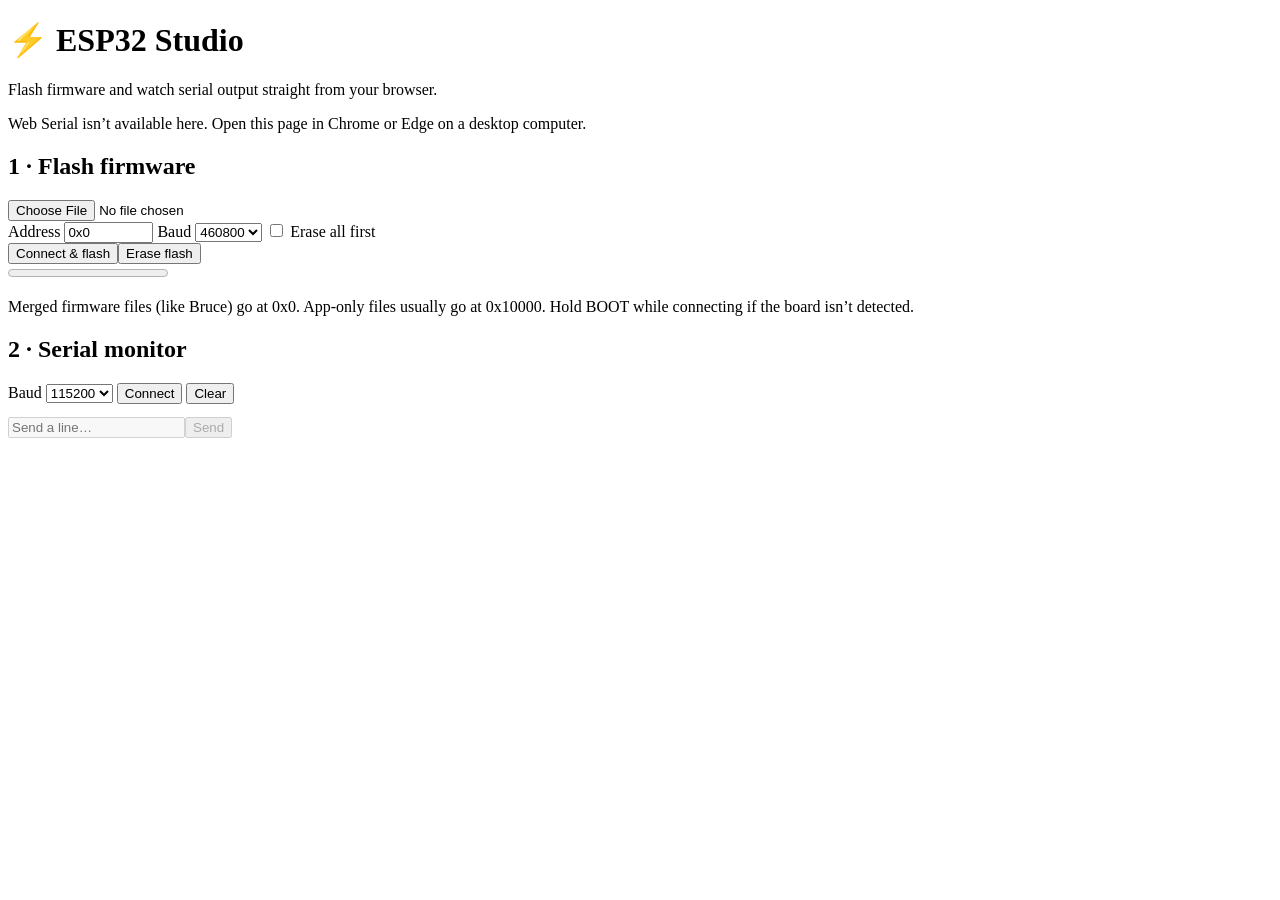
==== index.html @ 0659d305 "Rename index (3).html to index.html" ====
<!DOCTYPE html>
<html lang="en">
<head>
<meta charset="utf-8">
<meta name="viewport" content="width=device-width, initial-scale=1, viewport-fit=cover">
<title>ESP32 Studio</title>
<link rel="stylesheet" href="style.css">
</head>
<body>
<main>
<h1>⚡ ESP32 Studio</h1>
<p class="sub">Flash firmware and watch serial output straight from your browser.</p>
<div class="warn" id="warn">Web Serial isn’t available here. Open this page in Chrome or Edge on a desktop computer.</div>

<div class="card">
<h2>1 · Flash firmware</h2>
<div class="row"><input type="file" id="bin" accept=".bin"></div>
<div class="row">
<label>Address <input id="addr" value="0x0" size="9"></label>
<label>Baud <select id="fbaud"><option>921600</option><option selected>460800</option><option>115200</option></select></label>
<label><input type="checkbox" id="erase"> Erase all first</label>
</div>
<div class="row"><button id="flash">Connect &amp; flash</button><button class="sec" id="wipe">Erase flash</button><span class="badge" id="chip"></span></div>
<progress id="prog" value="0" max="100"></progress>
<p class="badge">Merged firmware files (like Bruce) go at 0x0. App-only files usually go at 0x10000. Hold BOOT while connecting if the board isn’t detected.</p>
</div>

<div class="card">
<h2>2 · Serial monitor</h2>
<div class="row">
<label>Baud <select id="mbaud"><option>9600</option><option selected>115200</option><option>230400</option><option>921600</option></select></label>
<button id="mon">Connect</button>
<button class="sec" id="clr">Clear</button>
</div>
<pre id="log"></pre>
<div class="row" style="margin-top:8px"><input id="tx" placeholder="Send a line…" style="flex:1" disabled><button id="send" disabled>Send</button></div>
</div>
</main>

<script>
const $=id=>document.getElementById(id);
const log=$('log');
const out=s=>{log.textContent+=s;log.scrollTop=log.scrollHeight};
if(!('serial' in navigator)){$('warn').style.display='block';$('flash').disabled=true;$('wipe').disabled=true;$('mon').disabled=true}

$('clr').onclick=()=>{log.textContent=''};

// ---- Flasher ----
$('flash').onclick=async()=>{
  const f=$('bin').files[0];
  if(!f){out('Choose a .bin file first.\n');return}
  const btn=$('flash');btn.disabled=true;
  let transport;
  try{
    out('Loading flasher…\n');
    const {ESPLoader,Transport}=await import('https://cdn.jsdelivr.net/npm/esptool-js@0.5.4/+esm');
    const port=await navigator.serial.requestPort();
    transport=new Transport(port,true);
    const loader=new ESPLoader({transport,baudrate:parseInt($('fbaud').value),romBaudrate:115200,
      terminal:{clean(){},writeLine(s){out(s+'\n')},write(s){out(s)}}});
    const chip=await loader.main();
    $('chip').textContent=chip;
    const buf=new Uint8Array(await f.arrayBuffer());
    let bin='';for(let i=0;i<buf.length;i+=8192)bin+=String.fromCharCode.apply(null,buf.subarray(i,i+8192));
    await loader.writeFlash({
      fileArray:[{data:bin,address:parseInt($('addr').value)}],
      flashSize:'keep',flashMode:'keep',flashFreq:'keep',
      eraseAll:$('erase').checked,compress:true,
      reportProgress:(i,w,t)=>{$('prog').value=Math.round((w/t)*100)}
    });
    $('prog').value=100;
    out('\nDone. Resetting board…\n');
    try{await loader.hardReset()}catch(e){}
  }catch(e){out('\nError: '+(e&&e.message||e)+'\n')}
  try{if(transport)await transport.disconnect()}catch(e){}
  btn.disabled=false;
};

// ---- Erase (removes old code) ----
let armed=false,armT;
$('wipe').onclick=async()=>{
  const w=$('wipe');
  if(!armed){armed=true;w.textContent='Tap again to erase';armT=setTimeout(()=>{armed=false;w.textContent='Erase flash'},4000);return}
  clearTimeout(armT);armed=false;w.textContent='Erase flash';
  w.disabled=true;$('flash').disabled=true;
  let transport;
  try{
    out('Loading flasher…\n');
    const {ESPLoader,Transport}=await import('https://cdn.jsdelivr.net/npm/esptool-js@0.5.4/+esm');
    const port=await navigator.serial.requestPort();
    transport=new Transport(port,true);
    const loader=new ESPLoader({transport,baudrate:parseInt($('fbaud').value),romBaudrate:115200,
      terminal:{clean(){},writeLine(s){out(s+'\n')},write(s){out(s)}}});
    $('chip').textContent=await loader.main();
    out('Erasing entire flash, this can take up to a minute…\n');
    await loader.eraseFlash();
    out('Erased. Now choose a new .bin and press Connect & flash.\n');
  }catch(e){out('\nError: '+(e&&e.message||e)+'\n')}
  try{if(transport)await transport.disconnect()}catch(e){}
  w.disabled=false;$('flash').disabled=false;
};

// ---- Serial monitor ----
let port=null,reader=null,writer=null,run=false;
async function stopMon(){
  run=false;
  try{if(reader)await reader.cancel()}catch(e){}
}
$('mon').onclick=async()=>{
  if(run){await stopMon();return}
  try{
    port=await navigator.serial.requestPort();
    await port.open({baudRate:parseInt($('mbaud').value)});
    run=true;$('mon').textContent='Disconnect';$('tx').disabled=false;$('send').disabled=false;
    out('--- connected ---\n');
    writer=port.writable.getWriter();
    const dec=new TextDecoder();
    while(run&&port.readable){
      reader=port.readable.getReader();
      try{
        while(true){const {value,done}=await reader.read();if(done)break;out(dec.decode(value))}
      }catch(e){out('\n[read error] '+e.message+'\n')}
      finally{reader.releaseLock()}
      if(!run)break;
    }
  }catch(e){out('Error: '+(e&&e.message||e)+'\n')}
  try{if(writer){writer.releaseLock();writer=null}}catch(e){}
  try{if(port)await port.close()}catch(e){}
  run=false;$('mon').textContent='Connect';$('tx').disabled=true;$('send').disabled=true;
  out('--- disconnected ---\n');
};
const send=async()=>{
  const v=$('tx').value;if(!writer)return;
  await writer.write(new TextEncoder().encode(v+'\n'));$('tx').value='';
};
$('send').onclick=send;
$('tx').addEventListener('keydown',e=>{if(e.key==='Enter')send()});
</script>
</body>
</html>
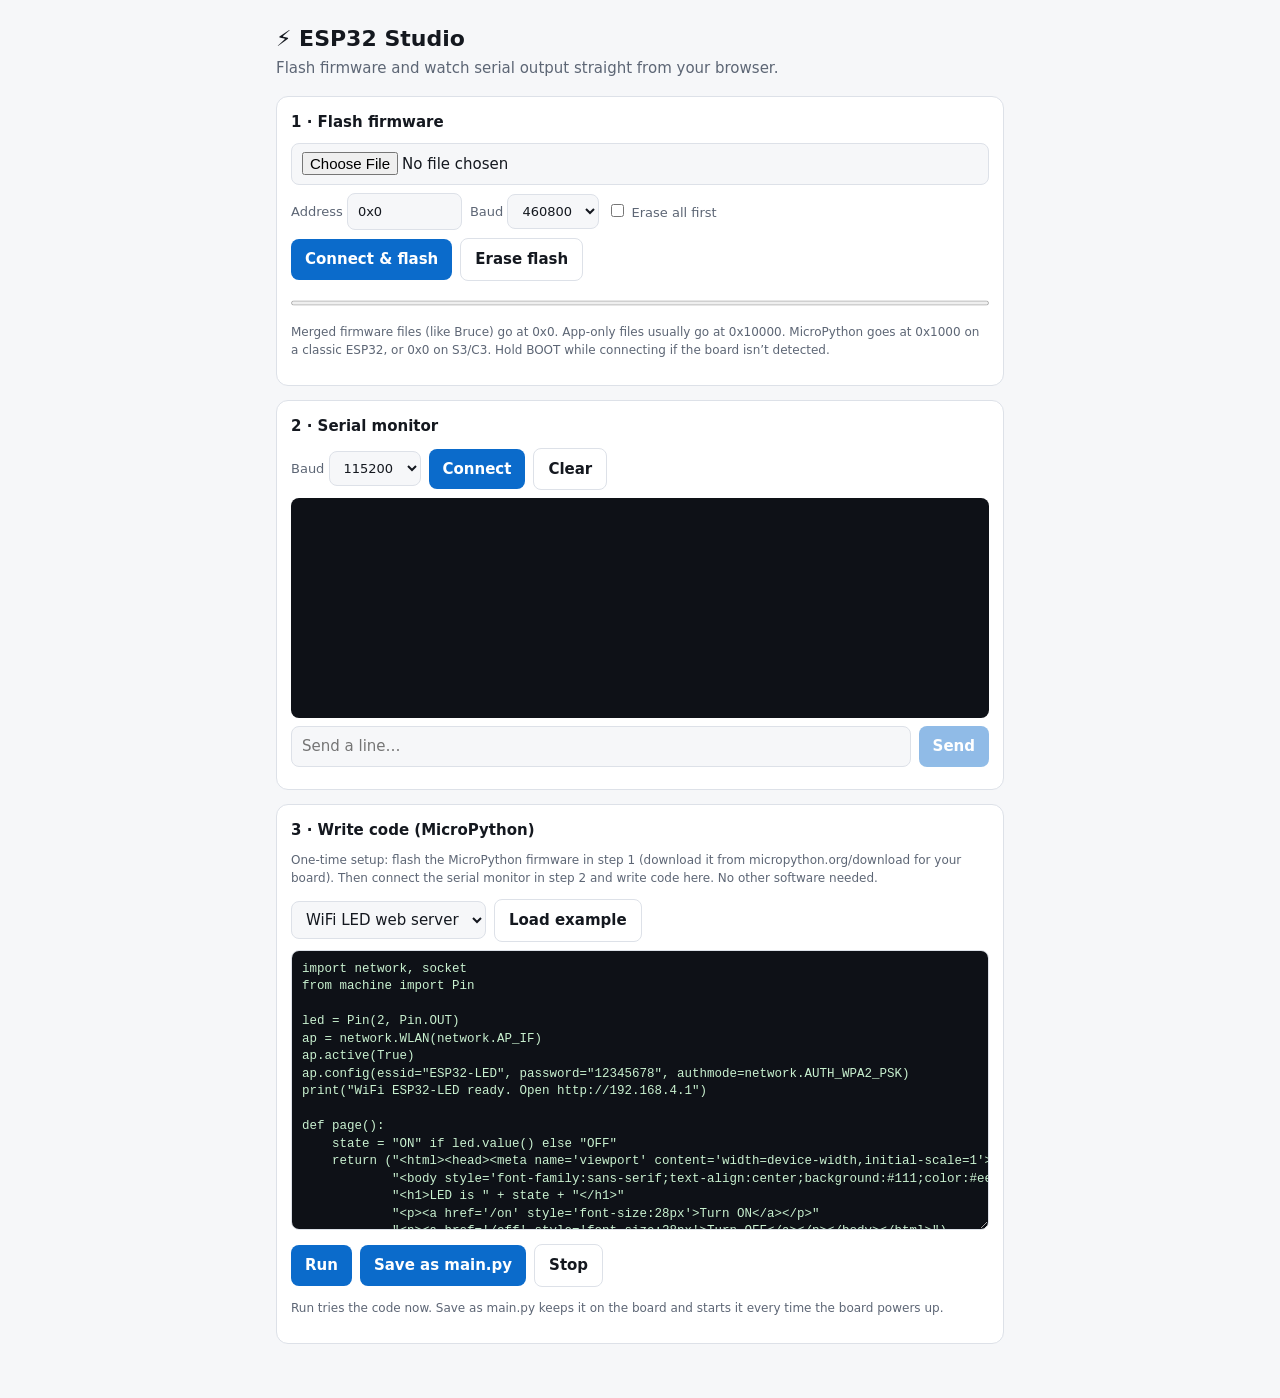
==== commit b6bab0c3: "Add files via upload" ====
--- a/index.html
+++ b/index.html
@@ -22,7 +22,7 @@
 </div>
 <div class="row"><button id="flash">Connect &amp; flash</button><button class="sec" id="wipe">Erase flash</button><span class="badge" id="chip"></span></div>
 <progress id="prog" value="0" max="100"></progress>
-<p class="badge">Merged firmware files (like Bruce) go at 0x0. App-only files usually go at 0x10000. Hold BOOT while connecting if the board isn’t detected.</p>
+<p class="badge">Merged firmware files (like Bruce) go at 0x0. App-only files usually go at 0x10000. MicroPython goes at 0x1000 on a classic ESP32, or 0x0 on S3/C3. Hold BOOT while connecting if the board isn’t detected.</p>
 </div>
 
 <div class="card">
@@ -34,6 +34,14 @@
 </div>
 <pre id="log"></pre>
 <div class="row" style="margin-top:8px"><input id="tx" placeholder="Send a line…" style="flex:1" disabled><button id="send" disabled>Send</button></div>
+</div>
+<div class="card">
+<h2>3 · Write code (MicroPython)</h2>
+<p class="badge" style="margin-top:0">One-time setup: flash the MicroPython firmware in step 1 (download it from micropython.org/download for your board). Then connect the serial monitor in step 2 and write code here. No other software needed.</p>
+<div class="row"><select id="ex"><option value="led">WiFi LED web server</option><option value="blink">Blink LED</option></select><button class="sec" id="load">Load example</button></div>
+<textarea id="code" spellcheck="false"></textarea>
+<div class="row"><button id="run">Run</button><button id="save">Save as main.py</button><button class="sec" id="stop">Stop</button></div>
+<p class="badge">Run tries the code now. Save as main.py keeps it on the board and starts it every time the board powers up.</p>
 </div>
 </main>
 
@@ -129,6 +137,81 @@
   run=false;$('mon').textContent='Connect';$('tx').disabled=true;$('send').disabled=true;
   out('--- disconnected ---\n');
 };
+// ---- Code editor (MicroPython raw REPL over the monitor connection) ----
+const EX={
+led:String.raw`import network, socket
+from machine import Pin
+
+led = Pin(2, Pin.OUT)
+ap = network.WLAN(network.AP_IF)
+ap.active(True)
+ap.config(essid="ESP32-LED", password="12345678", authmode=network.AUTH_WPA2_PSK)
+print("WiFi ESP32-LED ready. Open http://192.168.4.1")
+
+def page():
+    state = "ON" if led.value() else "OFF"
+    return ("<html><head><meta name='viewport' content='width=device-width,initial-scale=1'></head>"
+            "<body style='font-family:sans-serif;text-align:center;background:#111;color:#eee'>"
+            "<h1>LED is " + state + "</h1>"
+            "<p><a href='/on' style='font-size:28px'>Turn ON</a></p>"
+            "<p><a href='/off' style='font-size:28px'>Turn OFF</a></p></body></html>")
+
+s = socket.socket()
+s.setsockopt(socket.SOL_SOCKET, socket.SO_REUSEADDR, 1)
+s.bind(("0.0.0.0", 80))
+s.listen(3)
+while True:
+    try:
+        c, a = s.accept()
+        req = c.recv(1024).decode()
+        if "GET /on" in req:
+            led.value(1)
+        elif "GET /off" in req:
+            led.value(0)
+        c.send("HTTP/1.1 200 OK\r\nContent-Type: text/html\r\nConnection: close\r\n\r\n" + page())
+        c.close()
+    except Exception as e:
+        print("error", e)
+`,
+blink:String.raw`from machine import Pin
+import time
+
+led = Pin(2, Pin.OUT)
+while True:
+    led.value(not led.value())
+    time.sleep(0.5)
+`};
+const sleep=ms=>new Promise(r=>setTimeout(r,ms));
+$('code').value=EX.led;
+$('load').onclick=()=>{$('code').value=EX[$('ex').value]};
+async function raw(c){
+  if(!writer){out('Connect the serial monitor first (step 2).\n');return false}
+  const te=new TextEncoder();
+  await writer.write(te.encode('\x03\x03'));await sleep(250);
+  await writer.write(te.encode('\x01'));await sleep(250);
+  const b=te.encode(c);
+  for(let i=0;i<b.length;i+=128){await writer.write(b.subarray(i,i+128));await sleep(15)}
+  await writer.write(te.encode('\x04'));
+  return true;
+}
+$('run').onclick=()=>raw($('code').value);
+$('save').onclick=async()=>{
+  const c="f=open('main.py','w')\nf.write("+JSON.stringify($('code').value)+")\nf.close()\n";
+  if(await raw(c)){
+    await sleep(1500);
+    const te=new TextEncoder();
+    await writer.write(te.encode('\x02'));await sleep(150);
+    await writer.write(te.encode('\x04'));
+    out('\nSaved as main.py. Restarting board…\n');
+  }
+};
+$('stop').onclick=async()=>{
+  if(!writer){out('Connect the serial monitor first (step 2).\n');return}
+  const te=new TextEncoder();
+  await writer.write(te.encode('\x03\x03'));await sleep(200);
+  await writer.write(te.encode('\x02'));
+};
+
 const send=async()=>{
   const v=$('tx').value;if(!writer)return;
   await writer.write(new TextEncoder().encode(v+'\n'));$('tx').value='';
--- a/style.css
+++ b/style.css
@@ -0,0 +1,23 @@
+:root{--bg:#f6f7f9;--card:#fff;--text:#14181f;--mute:#5d6675;--line:#dde1e8;--acc:#0b6bcb;--accT:#fff;--term:#0e1117;--termT:#c9f1d0;box-sizing:border-box;padding-top:env(safe-area-inset-top,0px);padding-bottom:env(safe-area-inset-bottom,0px)}
+@media (prefers-color-scheme:dark){:root:not([data-theme="light"]){--bg:#0e1117;--card:#171c25;--text:#e8ecf2;--mute:#97a1b2;--line:#2a3140;--acc:#4da3ff;--accT:#06121f;--term:#05070a;--termT:#b6f0c0}}
+:root[data-theme="dark"]{--bg:#0e1117;--card:#171c25;--text:#e8ecf2;--mute:#97a1b2;--line:#2a3140;--acc:#4da3ff;--accT:#06121f;--term:#05070a;--termT:#b6f0c0}
+html{scroll-padding-top:env(safe-area-inset-top,0px)}
+*{box-sizing:border-box}
+body{margin:0;background:var(--bg);color:var(--text);font:15px/1.5 system-ui,-apple-system,"Segoe UI",Roboto,sans-serif}
+main{max-width:760px;margin:0 auto;padding:18px 16px 40px}
+h1{font-size:22px;margin:4px 0 2px}
+p.sub{margin:0 0 16px;color:var(--mute)}
+.card{background:var(--card);border:1px solid var(--line);border-radius:12px;padding:14px;margin-bottom:14px}
+.card h2{font-size:15px;margin:0 0 10px}
+.row{display:flex;gap:8px;flex-wrap:wrap;align-items:center;margin-bottom:8px}
+label{font-size:13px;color:var(--mute)}
+input,select{background:var(--bg);color:var(--text);border:1px solid var(--line);border-radius:8px;padding:8px 10px;font:inherit;min-width:0}
+input[type=file]{width:100%}
+button{background:var(--acc);color:var(--accT);border:0;border-radius:8px;padding:9px 14px;font:inherit;font-weight:600;cursor:pointer}
+button.sec{background:transparent;color:var(--text);border:1px solid var(--line)}
+button:disabled{opacity:.45;cursor:not-allowed}
+pre{background:var(--term);color:var(--termT);border-radius:8px;padding:10px;margin:0;height:220px;overflow:auto;font:12.5px/1.4 ui-monospace,Menlo,Consolas,monospace;white-space:pre-wrap;word-break:break-all}
+progress{width:100%;height:10px}
+textarea{width:100%;height:280px;background:var(--term);color:var(--termT);border:1px solid var(--line);border-radius:8px;padding:10px;font:12.5px/1.4 ui-monospace,Menlo,Consolas,monospace;resize:vertical;white-space:pre;overflow:auto;margin-bottom:8px}
+.warn{background:#fff4d6;color:#5c4400;border-radius:8px;padding:8px 10px;font-size:13px;margin-bottom:12px;display:none}
+.badge{font-size:12px;color:var(--mute)}
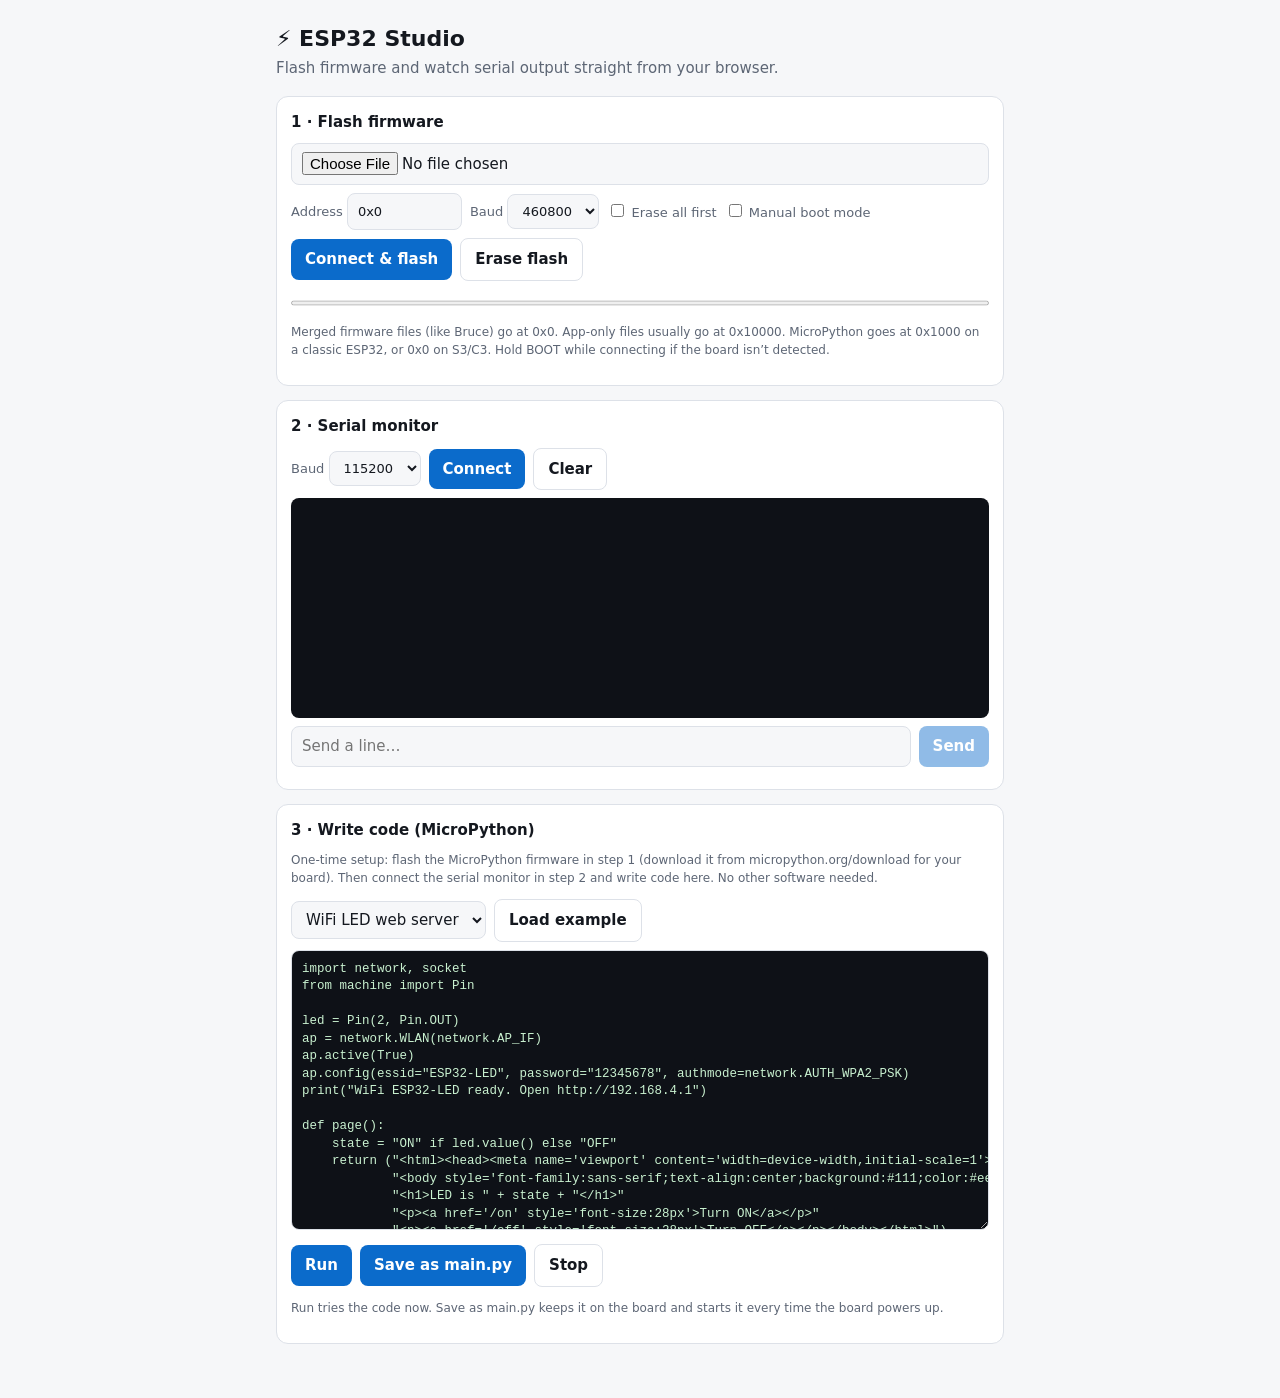
==== commit b089de2c: "Add files via upload" ====
--- a/index.html
+++ b/index.html
@@ -4,7 +4,31 @@
 <meta charset="utf-8">
 <meta name="viewport" content="width=device-width, initial-scale=1, viewport-fit=cover">
 <title>ESP32 Studio</title>
-<link rel="stylesheet" href="style.css">
+<style>
+:root{--bg:#f6f7f9;--card:#fff;--text:#14181f;--mute:#5d6675;--line:#dde1e8;--acc:#0b6bcb;--accT:#fff;--term:#0e1117;--termT:#c9f1d0;box-sizing:border-box;padding-top:env(safe-area-inset-top,0px);padding-bottom:env(safe-area-inset-bottom,0px)}
+@media (prefers-color-scheme:dark){:root:not([data-theme="light"]){--bg:#0e1117;--card:#171c25;--text:#e8ecf2;--mute:#97a1b2;--line:#2a3140;--acc:#4da3ff;--accT:#06121f;--term:#05070a;--termT:#b6f0c0}}
+:root[data-theme="dark"]{--bg:#0e1117;--card:#171c25;--text:#e8ecf2;--mute:#97a1b2;--line:#2a3140;--acc:#4da3ff;--accT:#06121f;--term:#05070a;--termT:#b6f0c0}
+html{scroll-padding-top:env(safe-area-inset-top,0px)}
+*{box-sizing:border-box}
+body{margin:0;background:var(--bg);color:var(--text);font:15px/1.5 system-ui,-apple-system,"Segoe UI",Roboto,sans-serif}
+main{max-width:760px;margin:0 auto;padding:18px 16px 40px}
+h1{font-size:22px;margin:4px 0 2px}
+p.sub{margin:0 0 16px;color:var(--mute)}
+.card{background:var(--card);border:1px solid var(--line);border-radius:12px;padding:14px;margin-bottom:14px}
+.card h2{font-size:15px;margin:0 0 10px}
+.row{display:flex;gap:8px;flex-wrap:wrap;align-items:center;margin-bottom:8px}
+label{font-size:13px;color:var(--mute)}
+input,select{background:var(--bg);color:var(--text);border:1px solid var(--line);border-radius:8px;padding:8px 10px;font:inherit;min-width:0}
+input[type=file]{width:100%}
+button{background:var(--acc);color:var(--accT);border:0;border-radius:8px;padding:9px 14px;font:inherit;font-weight:600;cursor:pointer}
+button.sec{background:transparent;color:var(--text);border:1px solid var(--line)}
+button:disabled{opacity:.45;cursor:not-allowed}
+pre{background:var(--term);color:var(--termT);border-radius:8px;padding:10px;margin:0;height:220px;overflow:auto;font:12.5px/1.4 ui-monospace,Menlo,Consolas,monospace;white-space:pre-wrap;word-break:break-all}
+progress{width:100%;height:10px}
+textarea{width:100%;height:280px;background:var(--term);color:var(--termT);border:1px solid var(--line);border-radius:8px;padding:10px;font:12.5px/1.4 ui-monospace,Menlo,Consolas,monospace;resize:vertical;white-space:pre;overflow:auto;margin-bottom:8px}
+.warn{background:#fff4d6;color:#5c4400;border-radius:8px;padding:8px 10px;font-size:13px;margin-bottom:12px;display:none}
+.badge{font-size:12px;color:var(--mute)}
+</style>
 </head>
 <body>
 <main>
@@ -19,6 +43,7 @@
 <label>Address <input id="addr" value="0x0" size="9"></label>
 <label>Baud <select id="fbaud"><option>921600</option><option selected>460800</option><option>115200</option></select></label>
 <label><input type="checkbox" id="erase"> Erase all first</label>
+<label><input type="checkbox" id="manual"> Manual boot mode</label>
 </div>
 <div class="row"><button id="flash">Connect &amp; flash</button><button class="sec" id="wipe">Erase flash</button><span class="badge" id="chip"></span></div>
 <progress id="prog" value="0" max="100"></progress>
@@ -66,7 +91,7 @@
     transport=new Transport(port,true);
     const loader=new ESPLoader({transport,baudrate:parseInt($('fbaud').value),romBaudrate:115200,
       terminal:{clean(){},writeLine(s){out(s+'\n')},write(s){out(s)}}});
-    const chip=await loader.main();
+    const chip=await loader.main($('manual').checked?'no_reset':'default_reset');
     $('chip').textContent=chip;
     const buf=new Uint8Array(await f.arrayBuffer());
     let bin='';for(let i=0;i<buf.length;i+=8192)bin+=String.fromCharCode.apply(null,buf.subarray(i,i+8192));
@@ -79,7 +104,7 @@
     $('prog').value=100;
     out('\nDone. Resetting board…\n');
     try{await loader.hardReset()}catch(e){}
-  }catch(e){out('\nError: '+(e&&e.message||e)+'\n')}
+  }catch(e){out('\nError: '+(e&&e.message||e)+'\nReload this page (Ctrl+Shift+R) before trying again.\n')}
   try{if(transport)await transport.disconnect()}catch(e){}
   btn.disabled=false;
 };
@@ -99,7 +124,7 @@
     transport=new Transport(port,true);
     const loader=new ESPLoader({transport,baudrate:parseInt($('fbaud').value),romBaudrate:115200,
       terminal:{clean(){},writeLine(s){out(s+'\n')},write(s){out(s)}}});
-    $('chip').textContent=await loader.main();
+    $('chip').textContent=await loader.main($('manual').checked?'no_reset':'default_reset');
     out('Erasing entire flash, this can take up to a minute…\n');
     await loader.eraseFlash();
     out('Erased. Now choose a new .bin and press Connect & flash.\n');
